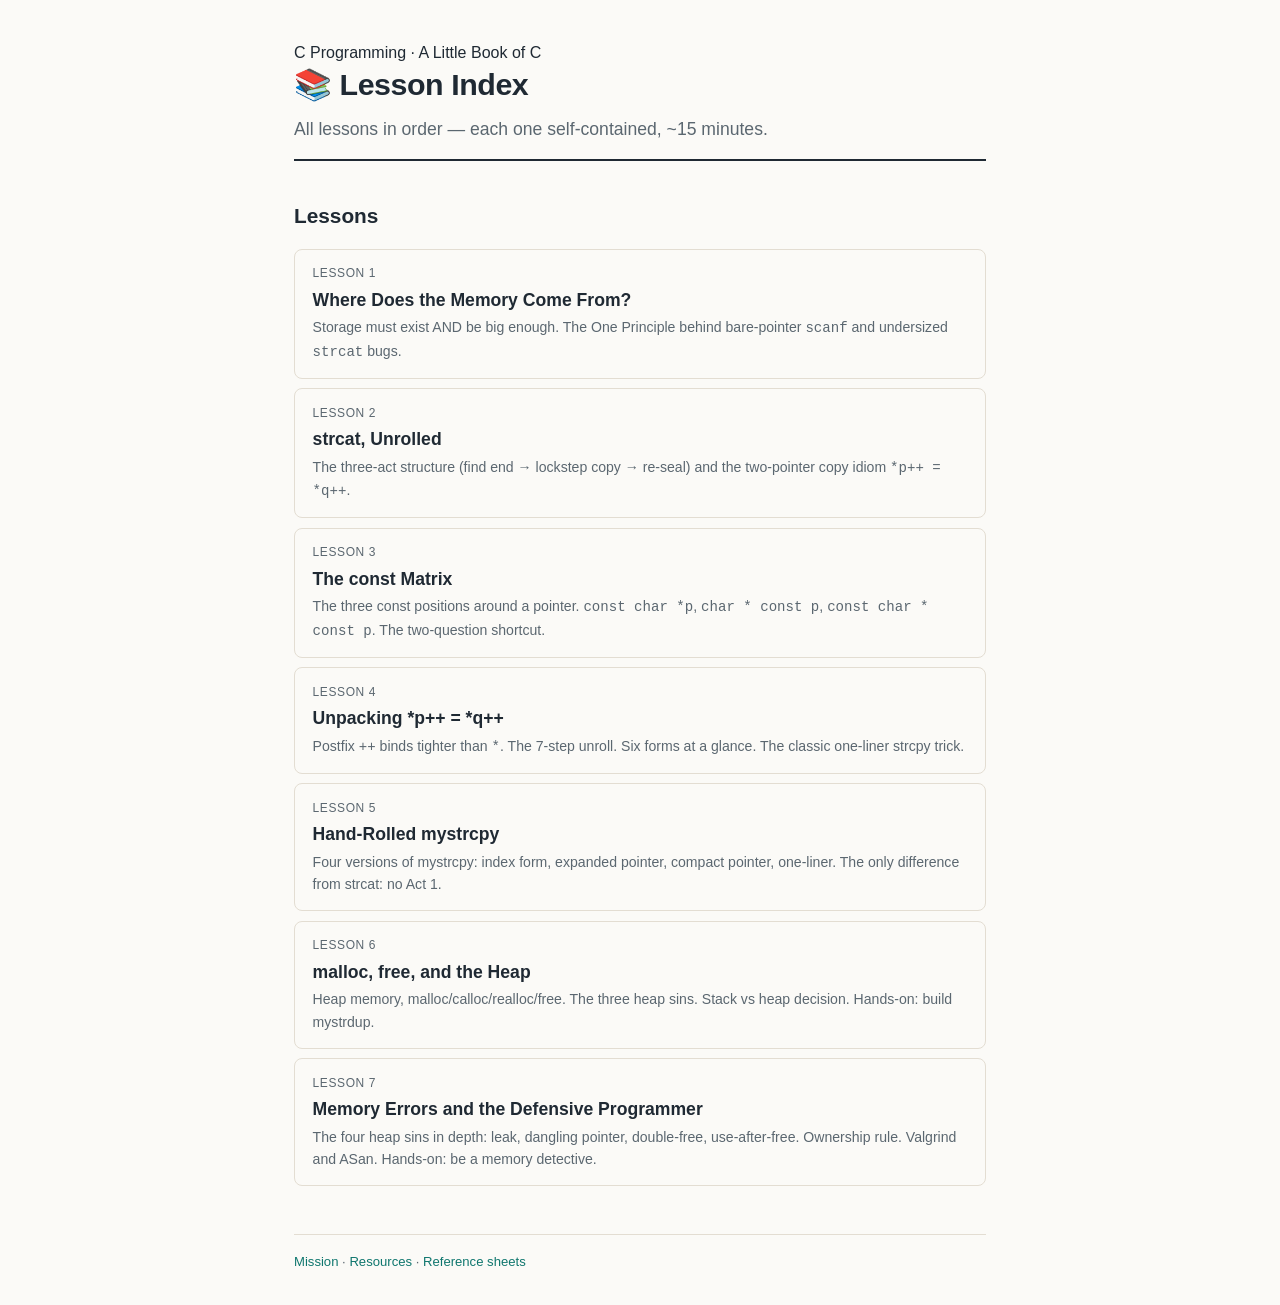
==== index.html @ 817b089b "Initial commit — 7 C programming lessons, reference sheets, and index" ====
<!DOCTYPE html>
<html lang="en">
<head>
<meta charset="utf-8">
<meta name="viewport" content="width=device-width, initial-scale=1.0">
<title>C Programming — Lesson Index</title>
<style>
  :root {
    --ink: #1f2933;
    --muted: #5b6770;
    --paper: #fbfaf7;
    --rule: #e3ddd2;
    --accent: #0f766e;
    --accent-soft: #e6f2f0;
    --code-bg: #f4f1ea;
  }
  * { box-sizing: border-box; }
  html { font-size: 16px; }
  body {
    font-family: -apple-system, BlinkMacSystemFont, "Segoe UI", "Inter", Roboto, Helvetica, Arial, sans-serif;
    color: var(--ink);
    background: var(--paper);
    line-height: 1.6;
    margin: 0 auto;
    padding: 2.5rem clamp(1rem, 5vw, 4rem);
    max-width: 820px;
  }
  header { border-bottom: 2px solid var(--ink); padding-bottom: 1rem; margin-bottom: 2rem; }
  h1 { font-size: 1.9rem; margin: 0; line-height: 1.2; letter-spacing: -0.015em; }
  .lede { font-size: 1.1rem; color: var(--muted); margin: 0.8rem 0 0; }
  h2 { font-size: 1.3rem; margin: 2.4rem 0 0.6rem; }
  .lesson-list { list-style: none; padding: 0; margin: 1rem 0 2rem; }
  .lesson-list li {
    padding: 0.9rem 1.1rem;
    border: 1px solid var(--rule);
    border-radius: 8px;
    margin-bottom: 0.6rem;
    transition: border-color 0.15s, box-shadow 0.15s;
  }
  .lesson-list li:hover {
    border-color: var(--accent);
    box-shadow: 0 2px 8px rgba(15, 118, 110, 0.08);
  }
  .lesson-list a {
    text-decoration: none;
    color: var(--ink);
    display: block;
  }
  .lesson-list .num {
    font-size: 0.75rem;
    color: var(--muted);
    text-transform: uppercase;
    letter-spacing: 0.05em;
  }
  .lesson-list .title {
    font-size: 1.1rem;
    font-weight: 600;
    margin: 0.15rem 0;
  }
  .lesson-list .desc {
    font-size: 0.88rem;
    color: var(--muted);
    margin: 0;
  }
  footer {
    margin-top: 3rem;
    padding-top: 1rem;
    border-top: 1px solid var(--rule);
    font-size: 0.82rem;
    color: var(--muted);
  }
  footer a { color: var(--accent); text-decoration: none; }
</style>
</head>
<body>

<div class="meta">C Programming · A Little Book of C</div>
<header>
  <h1>📚 Lesson Index</h1>
  <p class="lede">All lessons in order — each one self-contained, ~15 minutes.</p>
</header>

<h2>Lessons</h2>

<ol class="lesson-list">
  <li>
    <a href="lessons/0001-pointer-vs-array-storage.html">
      <div class="num">Lesson 1</div>
      <div class="title">Where Does the Memory Come From?</div>
      <p class="desc">Storage must exist AND be big enough. The One Principle behind bare-pointer <code>scanf</code> and undersized <code>strcat</code> bugs.</p>
    </a>
  </li>
  <li>
    <a href="lessons/0002-strcat-unrolled.html">
      <div class="num">Lesson 2</div>
      <div class="title">strcat, Unrolled</div>
      <p class="desc">The three-act structure (find end → lockstep copy → re-seal) and the two-pointer copy idiom <code>*p++ = *q++</code>.</p>
    </a>
  </li>
  <li>
    <a href="lessons/0003-const-qualifier-matrix.html">
      <div class="num">Lesson 3</div>
      <div class="title">The const Matrix</div>
      <p class="desc">The three const positions around a pointer. <code>const char *p</code>, <code>char * const p</code>, <code>const char * const p</code>. The two-question shortcut.</p>
    </a>
  </li>
  <li>
    <a href="lessons/0004-postfix-dereference-idiom.html">
      <div class="num">Lesson 4</div>
      <div class="title">Unpacking *p++ = *q++</div>
      <p class="desc">Postfix <code>++</code> binds tighter than <code>*</code>. The 7-step unroll. Six forms at a glance. The classic one-liner strcpy trick.</p>
    </a>
  </li>
  <li>
    <a href="lessons/0005-hand-rolled-mystrcpy.html">
      <div class="num">Lesson 5</div>
      <div class="title">Hand-Rolled mystrcpy</div>
      <p class="desc">Four versions of mystrcpy: index form, expanded pointer, compact pointer, one-liner. The only difference from strcat: no Act 1.</p>
    </a>
  </li>
  <li>
    <a href="lessons/0006-malloc-free-and-the-heap.html">
      <div class="num">Lesson 6</div>
      <div class="title">malloc, free, and the Heap</div>
      <p class="desc">Heap memory, malloc/calloc/realloc/free. The three heap sins. Stack vs heap decision. Hands-on: build mystrdup.</p>
    </a>
  </li>
  <li>
    <a href="lessons/0007-memory-errors-and-defensive-programming.html">
      <div class="num">Lesson 7</div>
      <div class="title">Memory Errors and the Defensive Programmer</div>
      <p class="desc">The four heap sins in depth: leak, dangling pointer, double-free, use-after-free. Ownership rule. Valgrind and ASan. Hands-on: be a memory detective.</p>
    </a>
  </li>
</ol>

<footer>
  <a href="MISSION.md">Mission</a> ·
  <a href="RESOURCES.md">Resources</a> ·
  <a href="reference/">Reference sheets</a>
</footer>

</body>
</html>
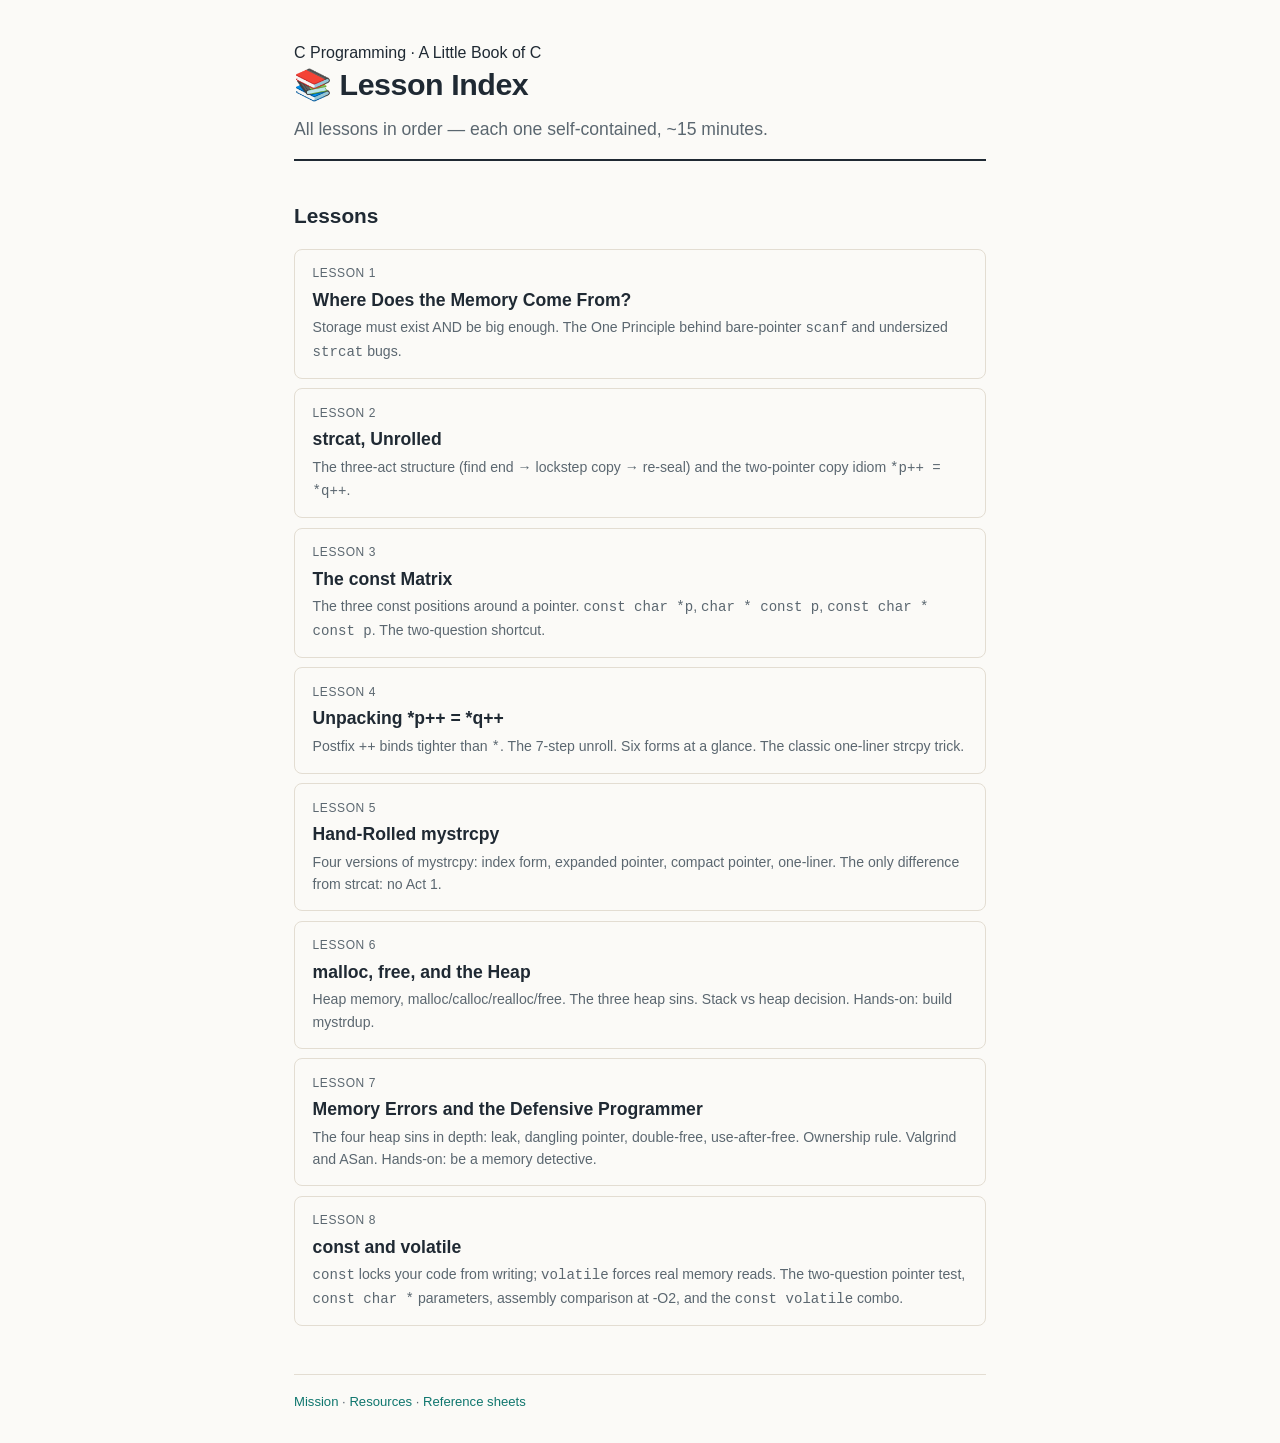
==== commit ae9d57d4: "Add lesson 8 (const and volatile), style.css, update index, progress notes - New lesson: const/volat" ====
--- a/index.html
+++ b/index.html
@@ -132,6 +132,13 @@
       <p class="desc">The four heap sins in depth: leak, dangling pointer, double-free, use-after-free. Ownership rule. Valgrind and ASan. Hands-on: be a memory detective.</p>
     </a>
   </li>
+  <li>
+    <a href="lessons/0008-const-and-volatile.html">
+      <div class="num">Lesson 8</div>
+      <div class="title">const and volatile</div>
+      <p class="desc"><code>const</code> locks your code from writing; <code>volatile</code> forces real memory reads. The two-question pointer test, <code>const char *</code> parameters, assembly comparison at -O2, and the <code>const volatile</code> combo.</p>
+    </a>
+  </li>
 </ol>
 
 <footer>
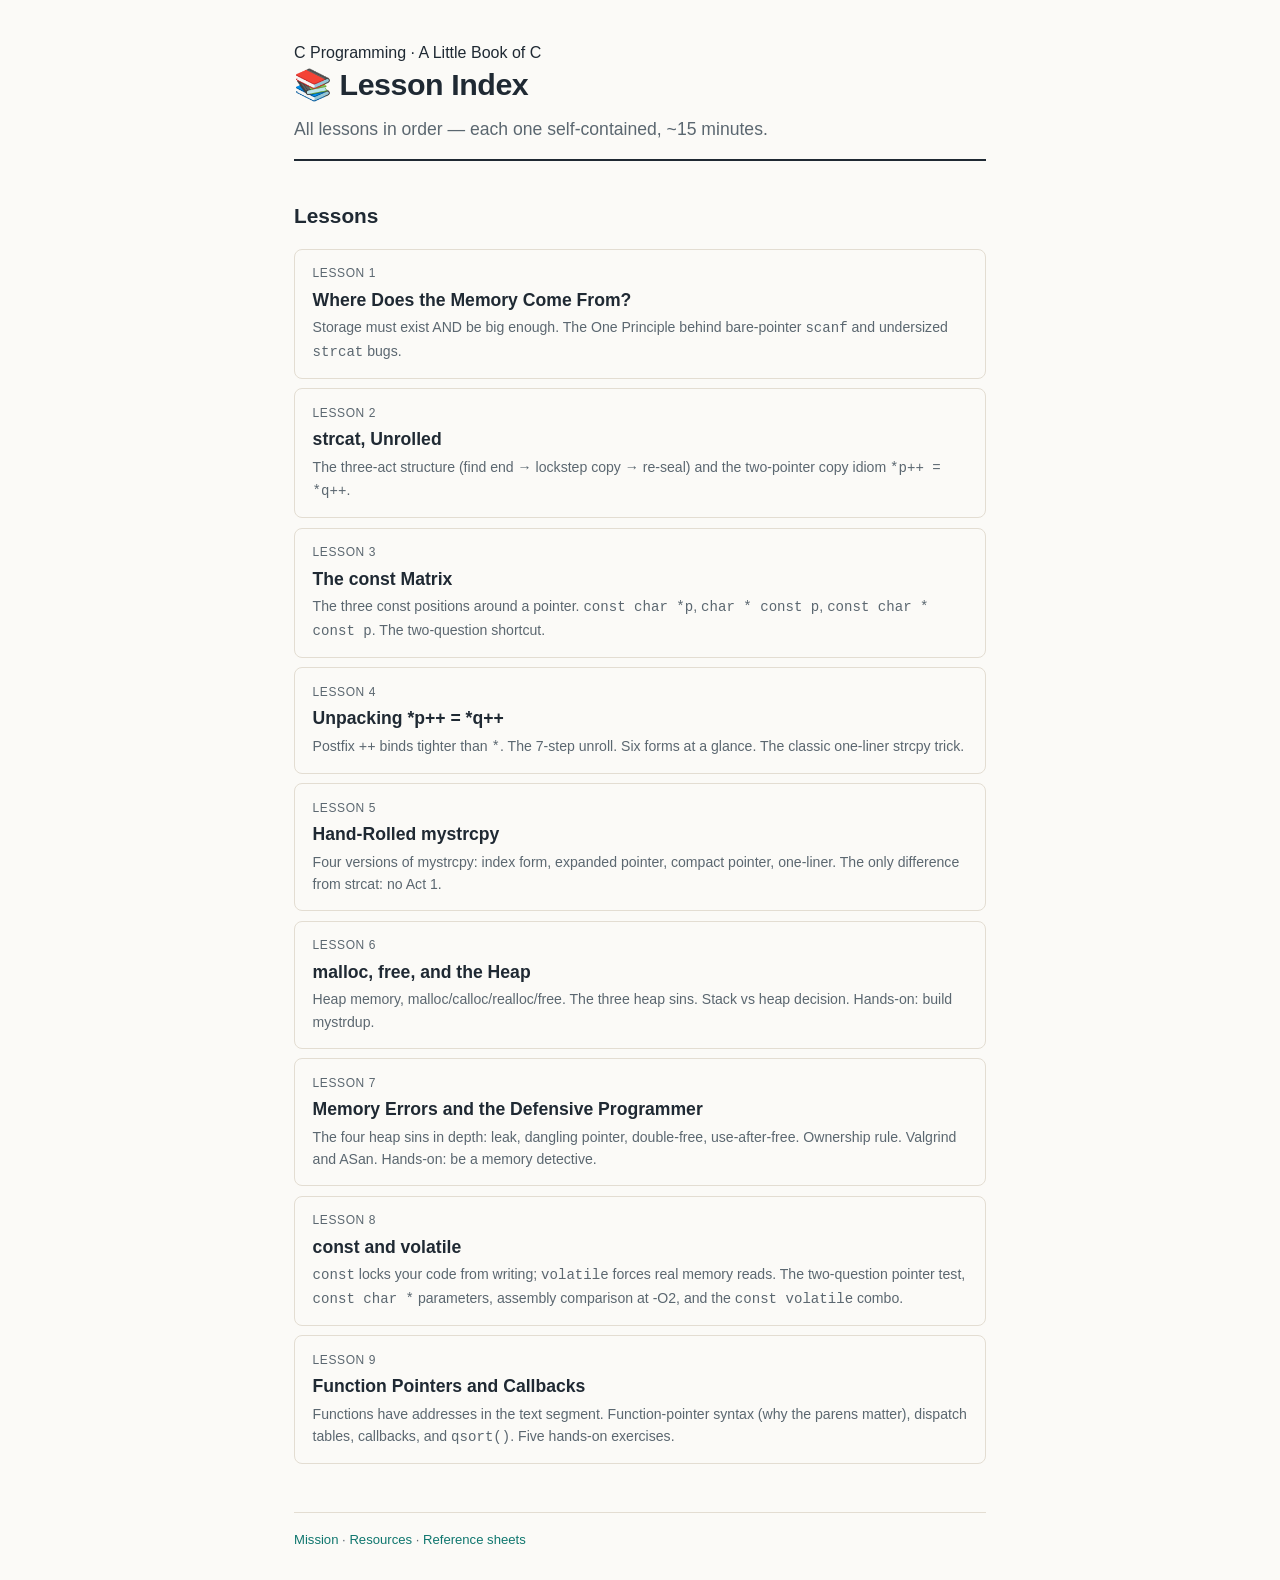
==== commit 39769e9a: "Add lesson 9 (function pointers and callbacks), FP reference sheet, workspace AGENTS.md; update inde" ====
--- a/index.html
+++ b/index.html
@@ -139,6 +139,13 @@
       <p class="desc"><code>const</code> locks your code from writing; <code>volatile</code> forces real memory reads. The two-question pointer test, <code>const char *</code> parameters, assembly comparison at -O2, and the <code>const volatile</code> combo.</p>
     </a>
   </li>
+  <li>
+    <a href="lessons/0009-function-pointers-and-callbacks.html">
+      <div class="num">Lesson 9</div>
+      <div class="title">Function Pointers and Callbacks</div>
+      <p class="desc">Functions have addresses in the text segment. Function-pointer syntax (why the parens matter), dispatch tables, callbacks, and <code>qsort()</code>. Five hands-on exercises.</p>
+    </a>
+  </li>
 </ol>
 
 <footer>
